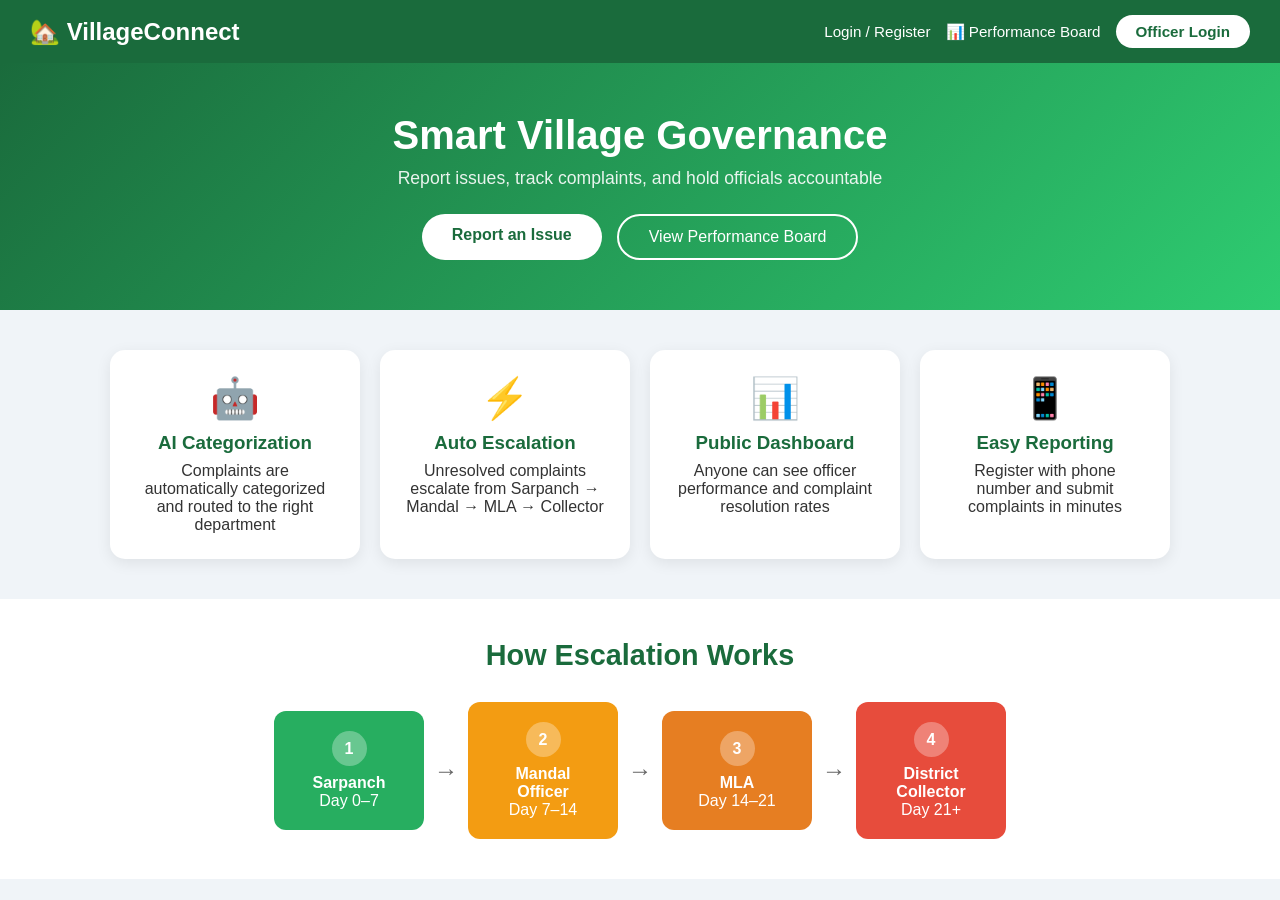
==== Frontend/index.html @ b550d591 "VillageConnect - Smart Village Governance App" ====
<!DOCTYPE html>
<html lang="en">
<head>
  <meta charset="UTF-8">
  <meta name="viewport" content="width=device-width, initial-scale=1.0">
  <title>VillageConnect - Smart Village Governance</title>
  <link rel="stylesheet" href="style.css">
</head>
<body>
  <nav class="navbar">
    <div class="logo">🏡 VillageConnect</div>
    <div class="nav-links">
      <a href="register.html" class="nav-link">Login / Register</a>
      <a href="performance.html" class="nav-link">📊 Performance Board</a>
      <a href="admin.html" class="nav-link admin-btn">Officer Login</a>
    </div>
  </nav>

  <div class="hero">
    <h1>Smart Village Governance</h1>
    <p>Report issues, track complaints, and hold officials accountable</p>
    <div class="hero-btns">
      <a href="register.html" class="btn-primary">Report an Issue</a>
      <a href="performance.html" class="btn-secondary">View Performance Board</a>
    </div>
  </div>

  <div class="features">
    <div class="feature-card">
      <div class="feature-icon">🤖</div>
      <h3>AI Categorization</h3>
      <p>Complaints are automatically categorized and routed to the right department</p>
    </div>
    <div class="feature-card">
      <div class="feature-icon">⚡</div>
      <h3>Auto Escalation</h3>
      <p>Unresolved complaints escalate from Sarpanch → Mandal → MLA → Collector</p>
    </div>
    <div class="feature-card">
      <div class="feature-icon">📊</div>
      <h3>Public Dashboard</h3>
      <p>Anyone can see officer performance and complaint resolution rates</p>
    </div>
    <div class="feature-card">
      <div class="feature-icon">📱</div>
      <h3>Easy Reporting</h3>
      <p>Register with phone number and submit complaints in minutes</p>
    </div>
  </div>

  <div class="escalation-section">
    <h2>How Escalation Works</h2>
    <div class="escalation-steps">
      <div class="esc-step green">
        <div class="esc-num">1</div>
        <h4>Sarpanch</h4>
        <p>Day 0–7</p>
      </div>
      <div class="esc-arrow">→</div>
      <div class="esc-step yellow">
        <div class="esc-num">2</div>
        <h4>Mandal Officer</h4>
        <p>Day 7–14</p>
      </div>
      <div class="esc-arrow">→</div>
      <div class="esc-step orange">
        <div class="esc-num">3</div>
        <h4>MLA</h4>
        <p>Day 14–21</p>
      </div>
      <div class="esc-arrow">→</div>
      <div class="esc-step red">
        <div class="esc-num">4</div>
        <h4>District Collector</h4>
        <p>Day 21+</p>
      </div>
    </div>
  </div>
</body>
</html>
---- Frontend/style.css ----
* { margin: 0; padding: 0; box-sizing: border-box; }
body { font-family: 'Segoe UI', sans-serif; background: #f0f4f8; color: #333; }

.navbar {
  background: #1a6b3c; padding: 15px 30px;
  display: flex; justify-content: space-between; align-items: center;
}
.logo { color: white; font-size: 1.5rem; font-weight: bold; }
.nav-links { display: flex; gap: 15px; align-items: center; }
.nav-link { color: white; text-decoration: none; font-size: 0.95rem; }
.admin-btn {
  background: white; color: #1a6b3c;
  padding: 8px 20px; border-radius: 20px;
  text-decoration: none; font-weight: bold;
}

.hero {
  background: linear-gradient(135deg, #1a6b3c, #2ecc71);
  color: white; text-align: center; padding: 50px 20px;
}
.hero h1 { font-size: 2.5rem; margin-bottom: 10px; }
.hero p { font-size: 1.1rem; opacity: 0.9; }
.hero-btns { margin-top: 25px; display: flex; gap: 15px; justify-content: center; flex-wrap: wrap; }
.btn-primary {
  background: white; color: #1a6b3c;
  padding: 12px 30px; border-radius: 25px;
  text-decoration: none; font-weight: bold; font-size: 1rem;
}
.btn-secondary {
  background: transparent; color: white;
  border: 2px solid white; padding: 12px 30px;
  border-radius: 25px; text-decoration: none; font-size: 1rem;
}

.features {
  display: flex; gap: 20px; flex-wrap: wrap;
  max-width: 1100px; margin: 40px auto; padding: 0 20px;
}
.feature-card {
  background: white; border-radius: 15px; padding: 25px;
  flex: 1; min-width: 220px; text-align: center;
  box-shadow: 0 4px 15px rgba(0,0,0,0.08);
}
.feature-icon { font-size: 2.5rem; margin-bottom: 10px; }
.feature-card h3 { color: #1a6b3c; margin-bottom: 8px; }

.escalation-section {
  background: white; padding: 40px 20px;
  text-align: center; margin-top: 20px;
}
.escalation-section h2 { color: #1a6b3c; margin-bottom: 30px; font-size: 1.8rem; }
.escalation-steps {
  display: flex; align-items: center; justify-content: center;
  gap: 10px; flex-wrap: wrap;
}
.esc-step {
  padding: 20px; border-radius: 12px; width: 150px; color: white;
}
.esc-step.green { background: #27ae60; }
.esc-step.yellow { background: #f39c12; }
.esc-step.orange { background: #e67e22; }
.esc-step.red { background: #e74c3c; }
.esc-num {
  width: 35px; height: 35px; background: rgba(255,255,255,0.3);
  border-radius: 50%; display: flex; align-items: center;
  justify-content: center; font-weight: bold; margin: 0 auto 8px;
}
.esc-arrow { font-size: 1.5rem; color: #666; }

.auth-container {
  display: flex; justify-content: center;
  align-items: center; padding: 50px 20px; min-height: 70vh;
}
.auth-card {
  background: white; border-radius: 15px; padding: 40px;
  width: 100%; max-width: 450px;
  box-shadow: 0 4px 20px rgba(0,0,0,0.1);
}
.auth-card h2 { color: #1a6b3c; margin-bottom: 8px; }
.auth-subtitle { color: #666; margin-bottom: 25px; }
.otp-info {
  background: #e8f5e9; padding: 15px; border-radius: 8px;
  margin-bottom: 20px; color: #1a6b3c;
}

.container {
  max-width: 1100px; margin: 30px auto;
  padding: 0 20px; display: flex; gap: 25px; flex-wrap: wrap;
}
.form-card {
  background: white; border-radius: 15px; padding: 30px;
  flex: 1; min-width: 320px;
  box-shadow: 0 4px 15px rgba(0,0,0,0.1);
}
.form-card h2 { color: #1a6b3c; margin-bottom: 20px; }
.form-group { margin-bottom: 18px; }
.form-group label { display: block; font-weight: 600; margin-bottom: 6px; color: #555; }
.form-group input, .form-group textarea, .form-group select {
  width: 100%; padding: 12px; border: 2px solid #e0e0e0;
  border-radius: 8px; font-size: 1rem; transition: border 0.3s;
}
.form-group input:focus, .form-group textarea:focus { border-color: #1a6b3c; outline: none; }

.ai-result {
  background: #e8f5e9; border-left: 4px solid #1a6b3c;
  padding: 12px; border-radius: 8px; margin-bottom: 15px;
}
.hidden { display: none; }
.submit-btn {
  width: 100%; background: #1a6b3c; color: white;
  border: none; padding: 15px; border-radius: 10px;
  font-size: 1.1rem; cursor: pointer; transition: background 0.3s;
}
.submit-btn:hover { background: #145c32; }
.submit-btn:disabled { background: #aaa; cursor: not-allowed; }
.btn-outline {
  width: 100%; background: transparent; color: #1a6b3c;
  border: 2px solid #1a6b3c; padding: 12px; border-radius: 10px;
  font-size: 1rem; cursor: pointer; margin-top: 10px;
}
.success-msg {
  margin-top: 15px; background: #e8f5e9; color: #1a6b3c;
  padding: 15px; border-radius: 8px; text-align: center; font-weight: bold;
}
.msg {
  margin-top: 15px; padding: 15px; border-radius: 8px;
  text-align: center; font-weight: bold;
}
.msg.success { background: #e8f5e9; color: #1a6b3c; }
.msg.error { background: #fdecea; color: #e74c3c; }

.info-card {
  background: white; border-radius: 15px; padding: 30px;
  width: 280px; box-shadow: 0 4px 15px rgba(0,0,0,0.1); height: fit-content;
}
.info-card h3 { color: #1a6b3c; margin-bottom: 20px; }
.step { display: flex; align-items: flex-start; gap: 12px; margin-bottom: 18px; }
.step-num {
  background: #1a6b3c; color: white; width: 28px; height: 28px;
  border-radius: 50%; display: flex; align-items: center;
  justify-content: center; font-weight: bold; flex-shrink: 0;
}

.stats-row { display: flex; gap: 20px; width: 100%; margin-bottom: 20px; flex-wrap: wrap; }
.stat-card {
  background: white; border-radius: 12px; padding: 20px;
  flex: 1; text-align: center;
  box-shadow: 0 4px 15px rgba(0,0,0,0.1);
  border-top: 4px solid #1a6b3c; min-width: 150px;
}
.stat-card.pending { border-top-color: #f39c12; }
.stat-card.resolved { border-top-color: #27ae60; }
.stat-card h3 { font-size: 2.5rem; color: #1a6b3c; }

.filter-row { display: flex; gap: 15px; flex-wrap: wrap; }
.filter-row select, .filter-row button {
  padding: 10px 15px; border: 2px solid #e0e0e0;
  border-radius: 8px; font-size: 1rem;
}

.complaints-list { width: 100%; }
.complaint-card {
  background: white; border-radius: 12px; padding: 20px;
  margin-bottom: 15px; box-shadow: 0 2px 10px rgba(0,0,0,0.08);
  border-left: 5px solid #f39c12;
}
.complaint-card.resolved { border-left-color: #27ae60; }
.complaint-header {
  display: flex; justify-content: space-between;
  align-items: center; margin-bottom: 10px; flex-wrap: wrap; gap: 8px;
}
.complaint-header h3 { color: #333; font-size: 1.1rem; }
.badge { padding: 5px 12px; border-radius: 20px; font-size: 0.85rem; font-weight: bold; }
.badge.Pending { background: #fff3cd; color: #856404; }
.badge.In-Progress { background: #cce5ff; color: #004085; }
.badge.Resolved { background: #d4edda; color: #155724; }
.complaint-meta { color: #666; font-size: 0.9rem; margin-bottom: 8px; }
.category-tag {
  display: inline-block; background: #e8f5e9; color: #1a6b3c;
  padding: 3px 10px; border-radius: 12px;
  font-size: 0.85rem; font-weight: bold; margin-bottom: 10px;
}
.escalation-tag {
  display: inline-block; padding: 3px 10px; border-radius: 12px;
  font-size: 0.85rem; font-weight: bold; margin-left: 8px;
}
.level-1 { background: #d4edda; color: #155724; }
.level-2 { background: #fff3cd; color: #856404; }
.level-3 { background: #ffe5d0; color: #7d3c00; }
.level-4 { background: #fdecea; color: #e74c3c; }

.action-btns { display: flex; gap: 10px; margin-top: 12px; flex-wrap: wrap; }
.btn-progress { background: #3498db; color: white; border: none; padding: 8px 15px; border-radius: 6px; cursor: pointer; }
.btn-resolve { background: #27ae60; color: white; border: none; padding: 8px 15px; border-radius: 6px; cursor: pointer; }

.officer-card {
  background: white; border-radius: 12px; padding: 20px;
  margin-bottom: 15px; box-shadow: 0 2px 10px rgba(0,0,0,0.08);
  display: flex; align-items: center; gap: 20px; flex-wrap: wrap;
}
.officer-rank {
  font-size: 2rem; font-weight: bold; color: #1a6b3c;
  width: 50px; text-align: center;
}
.officer-info { flex: 1; }
.officer-info h3 { color: #333; margin-bottom: 4px; }
.officer-info p { color: #666; font-size: 0.9rem; }
.officer-stats { display: flex; gap: 20px; text-align: center; flex-wrap: wrap; }
.o-stat h4 { font-size: 1.5rem; color: #1a6b3c; }
.o-stat p { font-size: 0.8rem; color: #666; }
.progress-bar-wrap { width: 100%; background: #e0e0e0; border-radius: 10px; height: 8px; margin-top: 8px; }
.progress-bar { background: #1a6b3c; height: 8px; border-radius: 10px; transition: width 0.5s; }

.loading { text-align: center; color: #666; padding: 40px; }
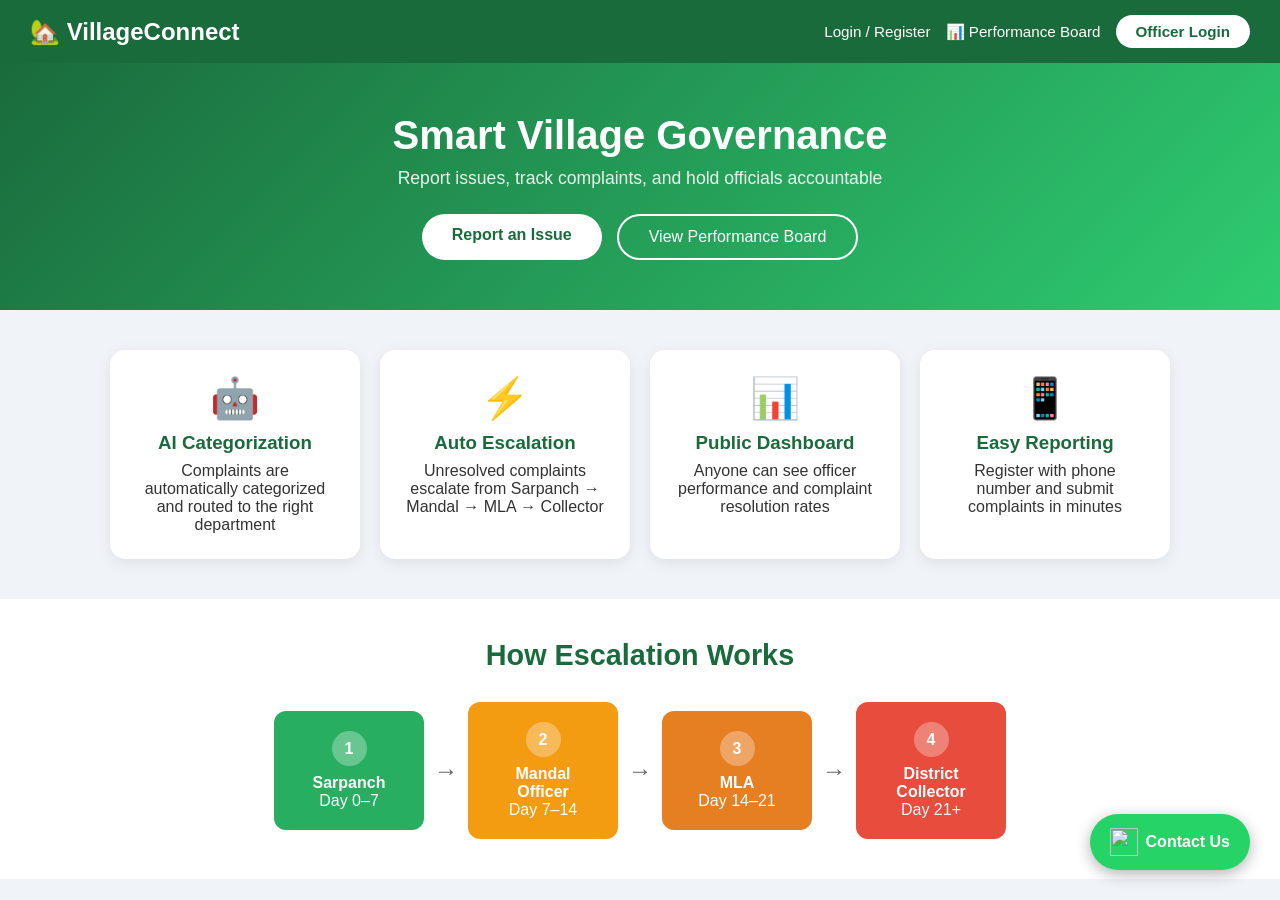
==== commit 72c8ba06: "Added WhatsApp contact button" ====
--- a/Frontend/index.html
+++ b/Frontend/index.html
@@ -5,6 +5,19 @@
   <meta name="viewport" content="width=device-width, initial-scale=1.0">
   <title>VillageConnect - Smart Village Governance</title>
   <link rel="stylesheet" href="style.css">
+  <head>
+  <!-- Already existing stuff stays here -->
+
+  <!-- ADD THESE 3 LINES -->
+  <link rel="manifest" href="manifest.json">
+  <meta name="theme-color" content="#1A7A4A">
+  <meta name="apple-mobile-web-app-capable" content="yes">
+  <meta name="apple-mobile-web-app-status-bar-style" 
+        content="black-translucent">
+  <meta name="apple-mobile-web-app-title" content="VillageConnect">
+  <link rel="apple-touch-icon" href="icons/icon-192.png">
+
+</head>
 </head>
 <body>
   <nav class="navbar">
@@ -76,5 +89,42 @@
       </div>
     </div>
   </div>
+  <!-- ADD THIS before </body> -->
+  <script>
+    if ('serviceWorker' in navigator) {
+      window.addEventListener('load', () => {
+        navigator.serviceWorker.register('/service-worker.js')
+          .then((reg) => console.log('Service Worker registered!', reg))
+          .catch((err) => console.log('Service Worker failed:', err));
+      });
+    }
+  </script>
+  <!-- WhatsApp Floating Button -->
+<a href="https://wa.me/917989686975?text=Hello%20VillageConnect!%20I%20want%20to%20report%20an%20issue." 
+   target="_blank"
+   id="whatsapp-btn"
+   style="
+    position: fixed;
+    bottom: 30px;
+    right: 30px;
+    background: #25D366;
+    color: white;
+    border-radius: 50px;
+    padding: 14px 20px;
+    text-decoration: none;
+    font-size: 16px;
+    font-weight: bold;
+    box-shadow: 0 4px 15px rgba(0,0,0,0.3);
+    display: flex;
+    align-items: center;
+    gap: 8px;
+    z-index: 9999;
+    transition: transform 0.2s;">
+  <img src="https://upload.wikimedia.org/wikipedia/commons/6/6b/WhatsApp.svg" 
+       width="28" height="28"/>
+  Contact Us
+</a>
+
+</body>
 </body>
 </html>
